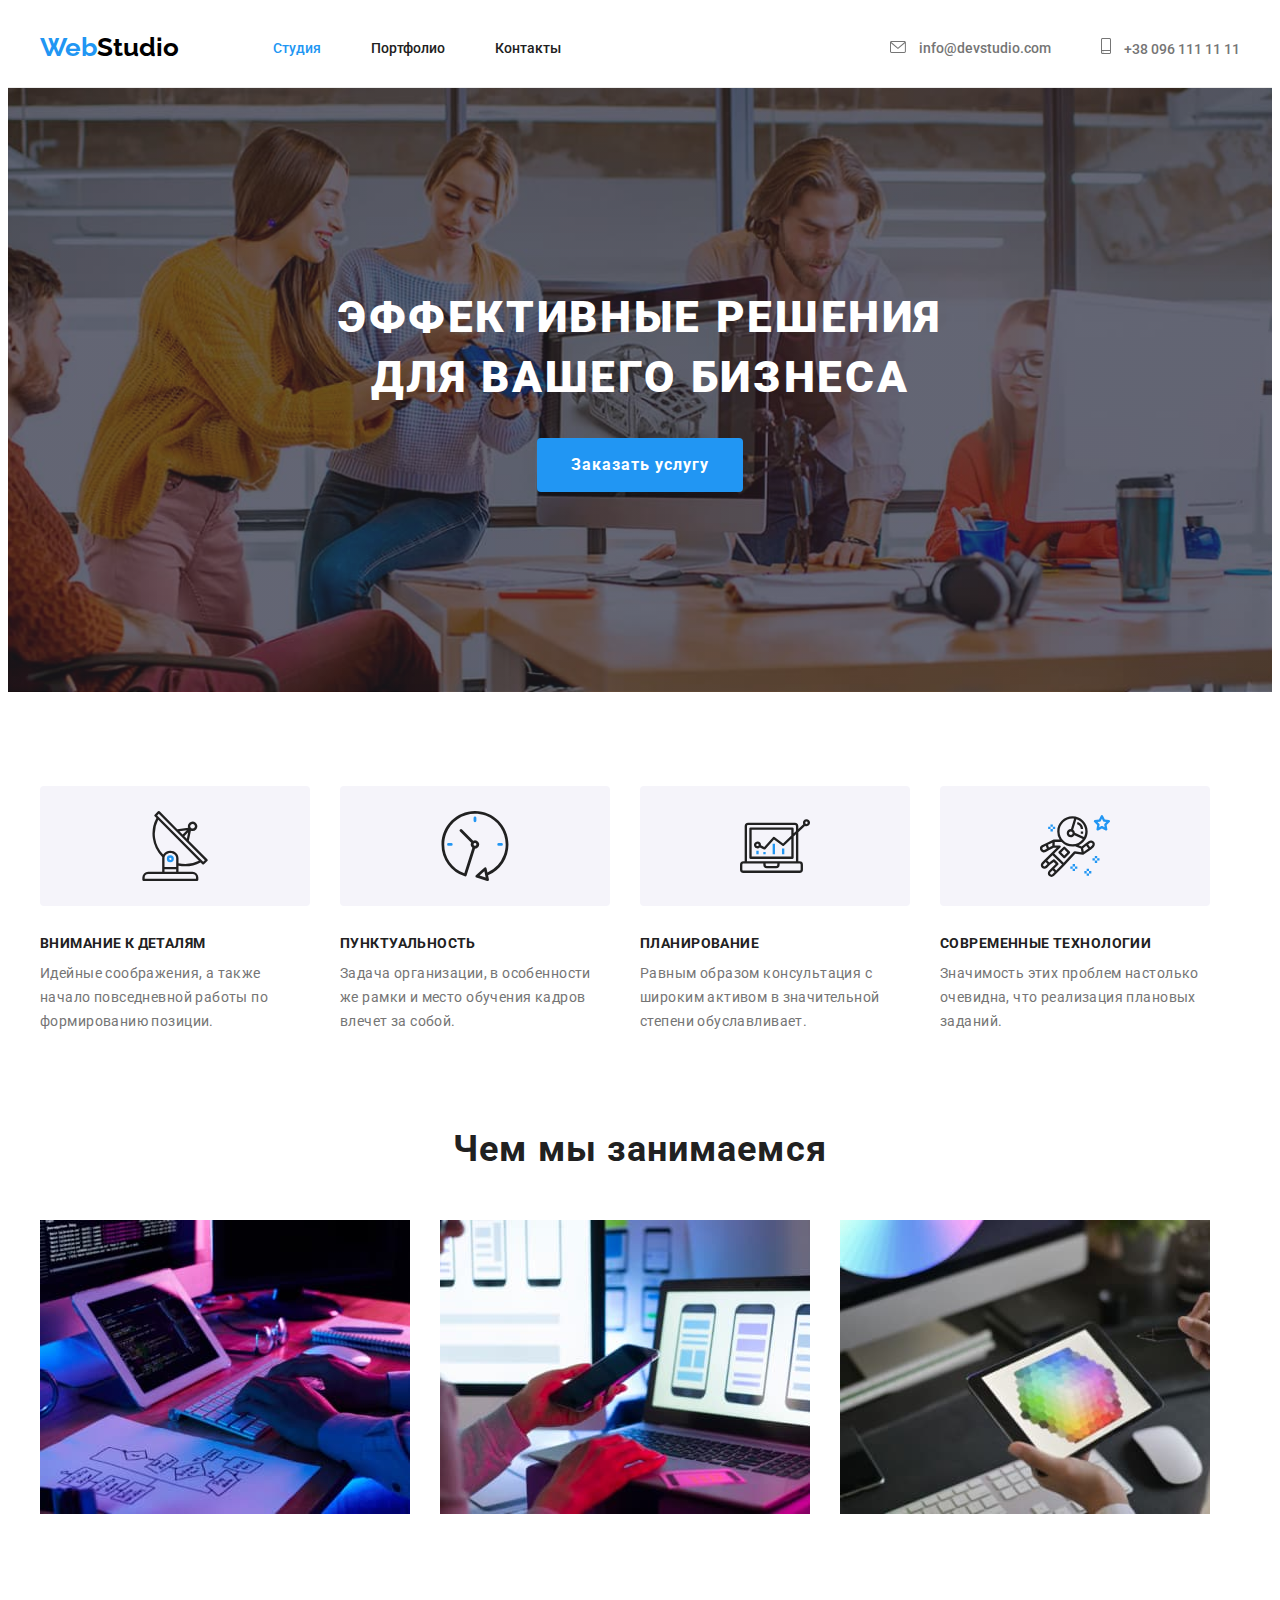
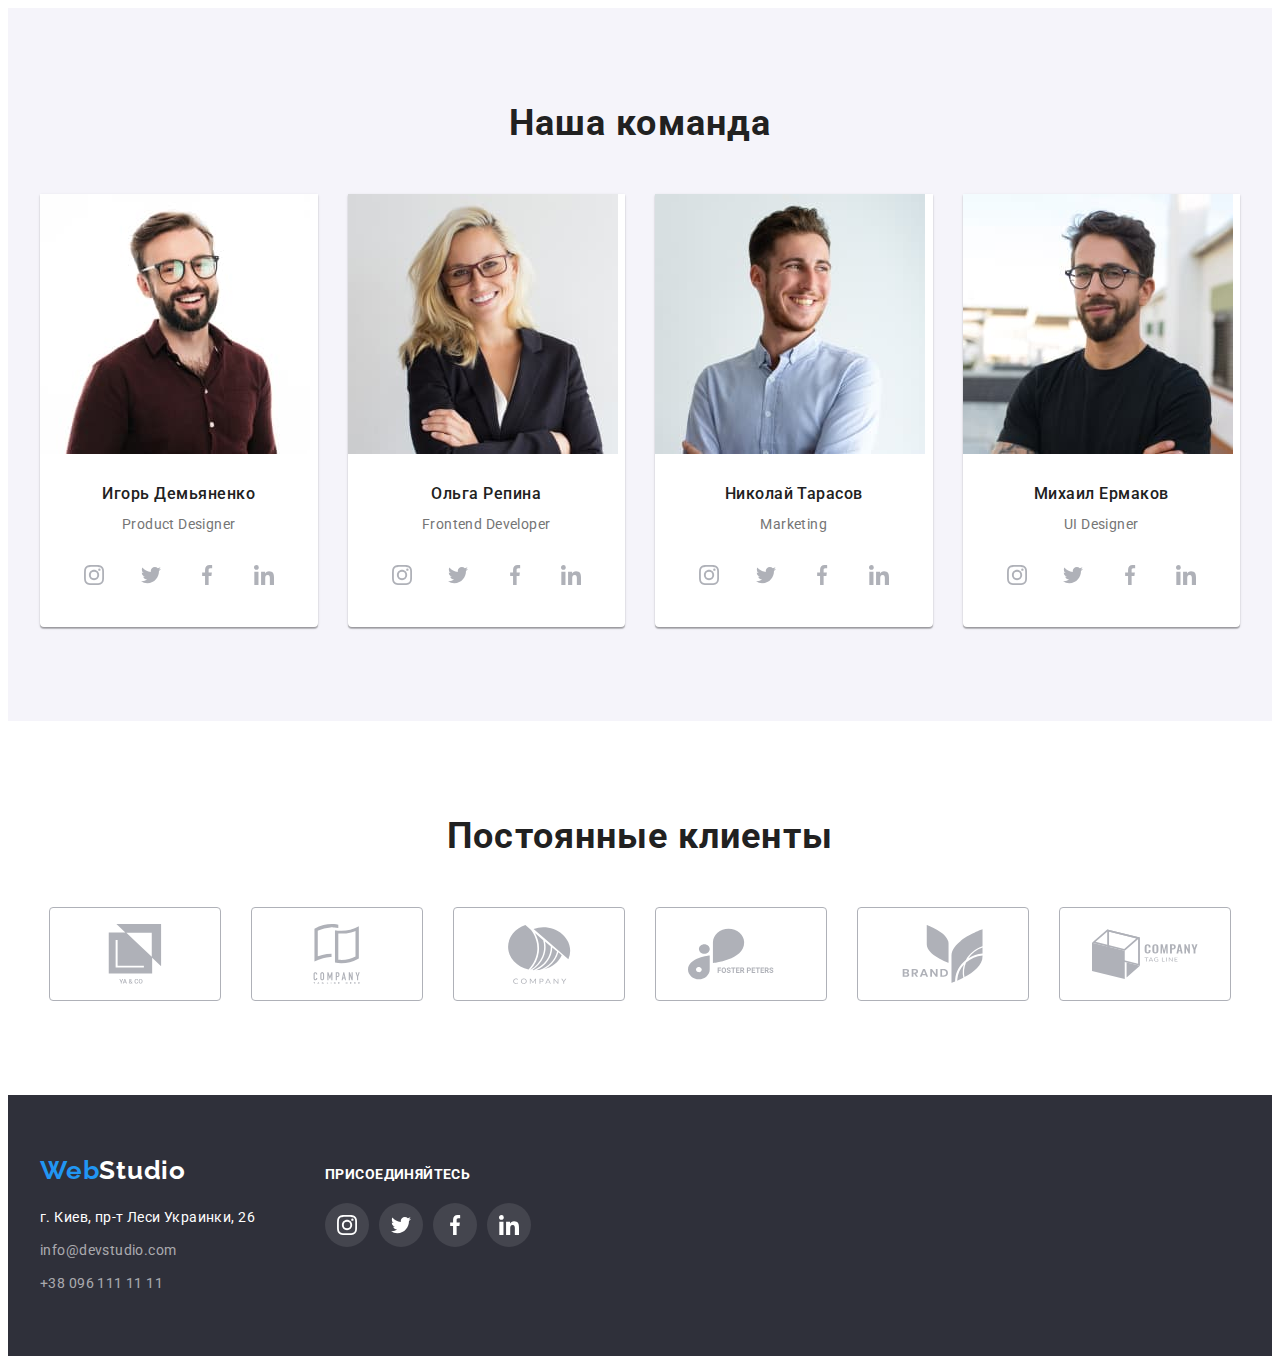
==== index.html @ 07cc4c3f "Добавляет переходы" ====
<!DOCTYPE html>
<html lang="ru">
  <head>
    <meta charset="UTF-8" />
    <meta http-equiv="X-UA-Compatible" content="IE=edge" />
    <meta name="viewport" content="width=device-width, initial-scale=1.0" />
    <title>Shvec_ES_Homework5</title>
    <link
      rel="stylesheet"
      href="https://cdnjs.cloudflare.com/ajax/libs/modern-normalize/1.0.0/modern-normalize.min.css"
      integrity="sha512-ISS7cAi1PEhQ8jnbJpJZMd29NlhNj4AWYyLOSp2CE/CsHxTCu+r+t0D2yoJudVrd0/8fTVPUVDzY5Tvli75u/g=="
      crossorigin="anonymous"
    />
    <link rel="preconnect" href="https://fonts.gstatic.com" />
    <link
      href="https://fonts.googleapis.com/css2?family=Raleway:wght@700&family=Roboto:wght@400;500;700;900&display=swap"
      rel="stylesheet"
    />
    <link rel="stylesheet" href="./css/styles.css" />
  </head>
  <body>
    <!--Шапка-->
    <header class="header">
      <div class="container header-section">
        <nav class="nav-section">
          <!-- Логотип -->
          <a class="logo" href="index.html"
            ><span class="logo-web">Web</span>Studio</a
          >
          <!-- Навигация сайта -->
          <ul class="site-nav list">
            <li class="nav-item">
              <a class="current" href="index.html">Студия</a>
            </li>
            <li class="nav-item"><a href="./portfolio.html">Портфолио</a></li>
            <li class="nav-item"><a href="">Контакты</a></li>
          </ul>
        </nav>
        <!-- Контакты -->
        <ul class="auth-nav list">
          <li class="auth-item">
            <a href="mailto:info@devstudio.com">
              <svg class="auth-icon" width="16px" height="12px">
                <use href="./images/sprite.svg#icon-envelope"></use>
              </svg>
              info@devstudio.com</a>
          </li>
          <li class="auth-item">
            <a href="tel:+380961111111">
              <svg class="auth-icon" width="10px" height="16px">
                <use href="./images/sprite.svg#icon-smartphone"></use>
              </svg>
              +38 096 111 11 11</a>
          </li>
        </ul>
      </div>
    </header>

    <main>
      <!--Герой-->
      <section class="hero">
        <h1 class="hero-title">
          Эффективные решения <br />
          для вашего бизнеса
        </h1>
        <button class="hero-button" type="button">Заказать услугу</button>
      </section>

      <!--Особенности-->
      <section class="spec-section">
        <div class="container">
          <h2 class="visually-hidden">Особенности</h2>
          <ul class="section-features list">
            <li class="features-item">
              <div class="features-decorations">
                <svg class="features-icon">
                  <use href="./images/sprite.svg#icon-antenna"></use>
                </svg>
              </div>
              <h3 class="section-title-features">Внимание к деталям</h3>
              <p class="section-p">
                Идейные соображения, а также начало повседневной работы по
                формированию позиции.
              </p>
            </li>
            <li class="features-item">
              <div class="features-decorations">
                <svg class="features-icon">
                  <use href="./images/sprite.svg#icon-clock"></use>
                </svg>
              </div>
              <h3 class="section-title-features">Пунктуальность</h3>
              <p class="section-p">
                Задача организации, в особенности же рамки и место обучения
                кадров влечет за собой.
              </p>
            </li>
            <li class="features-item">
              <div class="features-decorations">
                <svg class="features-icon">
                  <use href="./images/sprite.svg#icon-diagram"></use>
                </svg>
              </div>
              <h3 class="section-title-features">Планирование</h3>
              <p class="section-p">
                Равным образом консультация с широким активом в значительной
                степени обуславливает.
              </p>
            </li>
            <li class="features-item">
              <div class="features-decorations">
                <svg class="features-icon">
                  <use href="./images/sprite.svg#icon-astronaut"></use>
                </svg>
              </div>
              <h3 class="section-title-features">Современные технологии</h3>
              <p class="section-p">
                Значимость этих проблем настолько очевидна, что реализация
                плановых заданий.
              </p>
            </li>
          </ul>
        </div>
      </section>

      <!--Чем мы занимаемся-->
      <section class="section">
        <div class="container">
          <h2 class="section-title">Чем мы занимаемся</h2>
            <ul class="work-list list">
                <li class="work-item">
                <img
                    src="./images/main-page/box1.jpg"
                    alt="Набор текста на клавиатуре"
                    width="370"
                    height="294"
                />
                </li>
                <li class="work-item">
                <img
                    src="./images/main-page/box2.jpg"
                    alt="Набор текста с телефона на ноутбук"
                    width="370"
                    height="294"
                />
                </li>
                <li class="work-item">
                <img
                    src="./images/main-page/box3.jpg"
                    alt="Рисование на планшете"
                    width="370"
                    height="294"
                />
                </li>
            </ul>
        </div>
      </section>

      <!--Наша команда-->
      <section class="section team-section">
        <div class="container">
          <h2 class="section-title">Наша команда</h2>
          <ul class="team-list list">
            <li class="team-item">
              <img
                src="./images/main-page/img1.jpg"
                alt="Член команды"
                width="270"
                height="260"
              />
              <div class="description-team">
                <h3 class="section-title-team">Игорь Демьяненко</h3>
                <p class="section-p-team" lang="en">Product Designer</p>
                <ul class="team-social-list list">
                  <li class="team-social-item">
                    <a class="team-social-link" href="">
                      <svg class="team-social-icon">
                        <use href="./images/sprite.svg#icon-instagram"></use>
                      </svg>
                    </a>
                  </li>
                  <li class="team-social-item">
                    <a class="team-social-link" href="">
                      <svg class="team-social-icon">
                        <use href="./images/sprite.svg#icon-twitter"></use>
                      </svg>
                    </a>
                  </li>
                  <li class="team-social-item">
                    <a class="team-social-link" href="">
                      <svg class="team-social-icon">
                        <use href="./images/sprite.svg#icon-facebook"></use>
                      </svg>
                    </a>
                  </li>
                  <li class="team-social-item">
                    <a class="team-social-link" href="">
                      <svg class="team-social-icon">
                        <use href="./images/sprite.svg#icon-linkedin"></use>
                      </svg>
                    </a>
                  </li>
                </ul>
            </div>
            </li>
            <li class="team-item">
              <img
                src="./images/main-page/img2.jpg"
                alt="Член команды"
                width="270"
                height="260"
              />
              <div class="description-team">
                <h3 class="section-title-team">Ольга Репина</h3>
                <p class="section-p-team" lang="en">Frontend Developer</p>
                <ul class="team-social-list list">
                  <li class="team-social-item">
                    <a class="team-social-link" href="">
                      <svg class="team-social-icon">
                        <use href="./images/sprite.svg#icon-instagram"></use>
                      </svg>
                    </a>
                  </li>
                  <li class="team-social-item">
                    <a class="team-social-link" href="">
                      <svg class="team-social-icon">
                        <use href="./images/sprite.svg#icon-twitter"></use>
                      </svg>
                    </a>
                  </li>
                  <li class="team-social-item">
                    <a class="team-social-link" href="">
                      <svg class="team-social-icon">
                        <use href="./images/sprite.svg#icon-facebook"></use>
                      </svg>
                    </a>
                  </li>
                  <li class="team-social-item">
                    <a class="team-social-link" href="">
                      <svg class="team-social-icon">
                        <use href="./images/sprite.svg#icon-linkedin"></use>
                      </svg>
                    </a>
                  </li>
                </ul>
              </div>
            </li>
            <li class="team-item">
              <img
                src="./images/main-page/img3.jpg"
                alt="Член команды"
                width="270"
                height="260"
              />
              <div class="description-team">
                <h3 class="section-title-team">Николай Тарасов</h3>
                <p class="section-p-team" lang="en">Marketing</p>
                <ul class="team-social-list list">
            <li class="team-social-item">
              <a class="team-social-link" href="">
                <svg class="team-social-icon">
                  <use href="./images/sprite.svg#icon-instagram"></use>
                </svg>
              </a>
            </li>
            <li class="team-social-item">
              <a class="team-social-link" href="">
                <svg class="team-social-icon">
                  <use href="./images/sprite.svg#icon-twitter"></use>
                </svg>
              </a>
            </li>
            <li class="team-social-item">
              <a class="team-social-link" href="">
                <svg class="team-social-icon">
                  <use href="./images/sprite.svg#icon-facebook"></use>
                </svg>
              </a>
            </li>
            <li class="team-social-item">
              <a class="team-social-link" href="">
                <svg class="team-social-icon">
                  <use href="./images/sprite.svg#icon-linkedin"></use>
                </svg>
              </a>
            </li>
          </ul>
              </div>
            </li>
            <li class="team-item">
              <img
                src="./images/main-page/img4.jpg"
                alt="Член команды"
                width="270"
                height="260"
              />
              <div class="description-team">
                <h3 class="section-title-team">Михаил Ермаков</h3>
                <p class="section-p-team" lang="en">UI Designer</p>
                <ul class="team-social-list list">
                  <li class="team-social-item">
                    <a class="team-social-link" href="">
                      <svg class="team-social-icon">
                        <use href="./images/sprite.svg#icon-instagram"></use>
                      </svg>
                    </a>
                  </li>
                  <li class="team-social-item">
                    <a class="team-social-link" href="">
                      <svg class="team-social-icon">
                        <use href="./images/sprite.svg#icon-twitter"></use>
                      </svg>
                    </a>
                  </li>
                  <li class="team-social-item">
                    <a class="team-social-link" href="">
                      <svg class="team-social-icon">
                        <use href="./images/sprite.svg#icon-facebook"></use>
                      </svg>
                    </a>
                  </li>
                  <li class="team-social-item">
                    <a class="team-social-link" href="">
                      <svg class="team-social-icon">
                        <use href="./images/sprite.svg#icon-linkedin"></use>
                      </svg>
                    </a>
                  </li>
                </ul>
              </div>
            </li>
          </ul>
          
        </div>
      </section>
    </main>

    <!--Постоянные клиенты-->
    <section class="section">
      <div class="container">
        <h2 class="section-title">Постоянные клиенты</h2>
        <ul class="clients-list list">
          <li class="clients-item">
            <a class="clients-decorations" href="">
              <svg class="clients-icon">
                <use href="./images/sprite.svg#icon-company1"></use>
              </svg>
            </a>
          </li>
          <li class="clients-item">
            <a class="clients-decorations" href="">
              <svg class="clients-icon">
                <use href="./images/sprite.svg#icon-company2"></use>
              </svg>
            </a>
          </li>
          <li class="clients-item">
            <a class="clients-decorations" href="">
              <svg class="clients-icon">
                <use href="./images/sprite.svg#icon-company3"></use>
              </svg>
            </a>
          </li>
          <li class="clients-item">
            <a class="clients-decorations" href="">
              <svg class="clients-icon">
                <use href="./images/sprite.svg#icon-company4"></use>
              </svg>
            </a>
          </li>
          <li class="clients-item">
            <a class="clients-decorations" href="">
              <svg class="clients-icon">
                <use href="./images/sprite.svg#icon-company5"></use>
              </svg>
            </a>
          </li>
          <li class="clients-item">
            <a class="clients-decorations" href="">
              <svg class="clients-icon">
                <use href="./images/sprite.svg#icon-company6"></use>
              </svg>
            </a>
          </li>
        </ul>
      </div>
    </section>

    <!--Футер-->
    <footer class="footer">
      <div class="container container-footer">
        <div class="contacts-footer">
          <a class="logo-footer" href="index.html"
            ><span class="logo-web">Web</span>Studio</a
          >
          <address>
            <p class="address">г. Киев, пр-т Леси Украинки, 26</p>
            <ul class="footer-list list">
              <li class="contact-item"><a href="mailto:info@devstudio.com">info@devstudio.com</a></li>
              <li class="contact-item"><a href="tel:+380961111111">+38 096 111 11 11</a></li>
            </ul>
          </address>
        </div>
        <div class="join">
          <p class="join-p">Присоединяйтесь</p>
          <ul class="join-social-list list">
            <li class="join-social-item">
              <a class="join-social-link" href="">
                <svg class="join-social-icon">
                  <use href="./images/sprite.svg#icon-instagram"></use>
                </svg>
              </a>
            </li>
            <li class="join-social-item">
              <a class="join-social-link" href="">
                <svg class="join-social-icon">
                  <use href="./images/sprite.svg#icon-twitter"></use>
                </svg>
              </a>
            </li>
            <li class="join-social-item">
              <a class="join-social-link" href="">
                <svg class="join-social-icon">
                  <use href="./images/sprite.svg#icon-facebook"></use>
                </svg>
              </a>
            </li>
            <li class="join-social-item">
              <a class="join-social-link" href="">
                <svg class="join-social-icon">
                  <use href="./images/sprite.svg#icon-linkedin"></use>
                </svg>
              </a>
            </li>
          </ul>
        </div>
      </div>
    </footer>
  </body>
</html>
---- css/styles.css ----
:root {
  --primary-text-color: #212121; /*основной цвет текста*/
  --text-color: #757575; /*вторичный цвет текста*/
  --accent-color: #2196f3; /*цвет акцент*/
  --black-color: #000000; /*цвет черный*/
  --white-color: #ffffff; /*цвет белый*/
  --footer-bg-color: #2f303a; /*цвет фона футера*/
  --bg-decorations: #f5f4fa; /*цвет фона иконок*/
  --icon-color: #afb1b8; /*цвет иконок*/
}

h1,
h2,
h3,
h4,
h5,
h6,
p {
  margin-top: 0;
  margin-bottom: 0;
}

ul {
  margin-top: 0;
  margin-bottom: 0;
  padding-left: 0;
}

img {
  display: block;
  max-width: 100%;
}

body {
  color: var(--primary-text-color);
  background-color: var(--white-color);

  font-family: Roboto, sans-serif;
}

.list {
  list-style: none;
}

.container {
  margin-left: auto;
  margin-right: auto;
  padding-left: 15px;
  padding-right: 15px;
  width: 1200px;
}

/*===============H E A D E R==========*/
.header {
  border-bottom: 1px solid #ececec;
  padding-top: 24px;
  padding-bottom: 24px;
}

.header-section {
  display: flex;
  align-items: center;
}

.nav-section {
  display: flex;
  align-items: center;
}

/*logo*/
.logo {
  margin-right: 94px;
  color: var(--black-color);

  font-family: Raleway, sans-serif;
  font-weight: 700;
  font-size: 26px;
  line-height: 1.2;
  text-decoration: none;
}

.logo-web {
  color: var(--accent-color);
}

/*site-nav*/
.site-nav {
  display: flex;
}

.site-nav a {
  color: var(--primary-text-color);

  font-weight: 500;
  font-size: 14px;
  line-height: 1.14;
  text-decoration: none;

  transition: color 250ms cubic-bezier(0.4, 0, 0.2, 1);
}

.site-nav .nav-item:not(:last-child) {
  margin-right: 50px;
}

.site-nav a:hover,
.site-nav a:focus {
  color: var(--accent-color);
}

a.current {
  color: var(--accent-color);
}

/*auth-nav*/
.auth-nav {
  display: flex;
  margin-left: auto;
}

.auth-nav a {
  color: var(--text-color);

  font-weight: 500;
  font-size: 14px;
  line-height: 1.14;
  text-decoration: none;

  transition: color 250ms cubic-bezier(0.4, 0, 0.2, 1);
}

.auth-item + .auth-item {
  margin-left: 50px;
}

.auth-nav a:hover,
.auth-nav a:focus {
  color: var(--accent-color);
}

.auth-icon {
  margin-right: 10px;
  fill: currentColor;
}

/*===============H E R O=================*/
.hero {
  text-align: center;
  padding-top: 200px;
  padding-bottom: 200px;
  margin: 0 auto;
  max-width: 1600px;
  background-color: #c4c4c4;
  background-image: linear-gradient(
      rgba(47, 48, 58, 0.4),
      rgba(47, 48, 58, 0.4)
    ),
    url(../images/background.jpg);
  background-repeat: no-repeat;
  background-size: cover;
  background-position: center;
}
.hero-title {
  margin-bottom: 30px;
  color: var(--white-color);

  font-weight: 900;
  font-size: 44px;
  line-height: 1.36;
  text-transform: uppercase;
  letter-spacing: 0.06em;
}

.hero-button {
  border-radius: 4px;
  border-color: transparent;
  padding: 10px 32px;
  min-width: 200px;

  color: var(--white-color);
  background-color: var(--accent-color);

  font-family: inherit;
  font-weight: 700;
  font-size: 16px;
  line-height: 1.87;
  letter-spacing: 0.06em;

  cursor: pointer;
}

/*===============S E C T I O N=================*/
.section {
  padding: 94px 0;
}

.spec-section {
  padding-top: 94px;
}

.section-title {
  margin-bottom: 50px;
  font-size: 36px;
  line-height: 1.17;
  text-align: center;
  letter-spacing: 0.03em;
}

/*SECTION FEATURES*/
.section-features {
  display: flex;
}

.features-item {
  width: 270px;
}

.features-item:not(:last-child) {
  margin-right: 30px;
}
/*невидимый заголовок*/
.visually-hidden {
  position: absolute;
  width: 1px;
  height: 1px;
  margin: -1px;
  border: 0;
  padding: 0;

  white-space: nowrap;
  clip-path: inset(100%);
  clip: rect(0 0 0 0);
  overflow: hidden;
}
.features-decorations {
  display: flex;
  justify-content: center;
  align-items: center;
  width: 270px;
  height: 120px;
  margin-bottom: 30px;
  border-radius: 4px;
  background-color: var(--bg-decorations);
}
.features-icon {
  width: 70px;
  height: 70px;
}
.section-title-features {
  margin-bottom: 10px;
  font-size: 14px;
  line-height: 1.14;
  letter-spacing: 0.03em;
  text-transform: uppercase;
}

.section-p {
  color: var(--text-color);

  font-size: 14px;
  line-height: 1.71;
  letter-spacing: 0.03em;
}

/*SECTION WORK*/
.work-list {
  display: flex;
}

.work-item:not(:last-child) {
  margin-right: 30px;
}

/*SECTION TEAM*/
.team-section {
  background-color: #f5f4fa;
}

.team-list {
  display: flex;
  flex-wrap: wrap;
  margin-left: -30px;
  margin-top: -30px;
}

.team-item {
  flex-basis: calc((100% - 120px) / 4);
  margin-left: 30px;
  margin-top: 30px;

  background-color: var(--white-color);
  box-shadow: 0px 1px 3px rgba(0, 0, 0, 0.12), 0px 1px 1px rgba(0, 0, 0, 0.14),
    0px 2px 1px rgba(0, 0, 0, 0.2);
  border-radius: 0 0 4px 4px;
}

.description-team {
  text-align: center;
  padding: 30px 32px;
}

.section-title-team {
  margin-bottom: 10px;

  font-weight: 500;
  font-size: 16px;
  line-height: 1.19;
  letter-spacing: 0.03em;
}

.section-p-team {
  margin-bottom: 16px;

  color: var(--text-color);
  font-size: 14px;
  line-height: 1.71;
  letter-spacing: 0.03em;
}
.team-social-list {
  display: flex;
  justify-content: space-between;
}

.team-social-link {
  display: flex;
  justify-content: center;
  align-items: center;

  width: 44px;
  height: 44px;
  color: var(--icon-color);
  background-color: transparent;
  border-radius: 50%;

  transition: background-color 250ms cubic-bezier(0.4, 0, 0.2, 1),
    color 250ms cubic-bezier(0.4, 0, 0.2, 1);
}

.team-social-link:hover,
.team-social-link:focus {
  background-color: var(--accent-color);
  color: var(--white-color);
}

.team-social-icon {
  width: 20px;
  height: 20px;
  fill: var(--icon-color);
}

.team-social-link:hover .team-social-icon,
.team-social-link:focus .team-social-icon {
  fill: var(--white-color);
}

/* CLIENTS */
.clients-list {
  display: flex;
  justify-content: center;
}

.clients-item:not(:last-child) {
  margin-right: 30px;
}

.clients-decorations {
  display: flex;
  justify-content: center;
  align-items: center;
  width: 170px;
  height: 92px;

  color: var(--icon-color);
  border: 1px solid var(--icon-color);
  border-radius: 4px;

  transition: color 250ms cubic-bezier(0.4, 0, 0.2, 1),
    border 250ms cubic-bezier(0.4, 0, 0.2, 1);
}
.clients-decorations:hover,
.clients-decorations:focus {
  color: var(--accent-color);
  border: 1px solid var(--accent-color);
}

.clients-icon {
  width: 106px;
  height: 60px;
  fill: var(--icon-color);
}

.clients-decorations:hover .clients-icon,
.clients-decorations:focus .clients-icon {
  fill: var(--accent-color);
}
/*=============F O O T E R=================*/
.footer {
  padding-top: 60px;
  padding-bottom: 60px;
  background-color: var(--footer-bg-color);
}
.container-footer {
  display: flex;
  align-items: baseline;
}
.contacts-footer {
  margin-right: 70px;
}

.logo-footer {
  display: inline-block;
  margin-bottom: 20px;

  color: var(--white-color);

  font-family: Raleway, sans-serif;
  font-weight: 700;
  font-size: 26px;
  line-height: 1.19;
  letter-spacing: 0.03em;
  text-decoration: none;
}

.address {
  margin-bottom: 9px;
  color: var(--white-color);

  font-size: 14px;
  font-style: normal;
  line-height: 1.71;
  letter-spacing: 0.03em;
}

.footer-list a {
  color: rgba(255, 255, 255, 60%);

  font-size: 14px;
  font-style: normal;
  line-height: 1.71;
  letter-spacing: 0.03em;
  text-decoration: none;

  transition: color 250ms cubic-bezier(0.4, 0, 0.2, 1);
}

.footer-list a:hover,
.footer-list a:focus {
  color: var(--accent-color);
}

.contact-item:not(:last-child) {
  margin-bottom: 9px;
}
/* JOIN */
.join {
  width: 206px;
}
.join-p {
  margin-bottom: 20px;

  font-family: Roboto;
  font-weight: 700;
  font-size: 14px;
  line-height: 1.14;
  letter-spacing: 0.03em;
  text-transform: uppercase;

  color: var(--white-color);
}
.join-social-list {
  display: flex;
  justify-content: center;
  width: 206px;
}

.join-social-link {
  display: flex;
  justify-content: center;
  align-items: center;

  width: 44px;
  height: 44px;
  color: var(--white-color);
  background-color: rgba(255, 255, 255, 10%);
  border-radius: 50%;

  transition: background-color 250ms cubic-bezier(0.4, 0, 0.2, 1);
}
.join-social-link:hover,
.join-social-link:focus {
  background-color: var(--accent-color);
}

.join-social-item:not(:last-child) {
  margin-right: 10px;
}
.join-social-icon {
  width: 20px;
  height: 20px;
  fill: var(--white-color);
}

/*=============P O R T F O L I O======================*/
/*FILTER BUTTON*/
.filter-button {
  display: flex;
  justify-content: center;
  margin-bottom: 50px;
}

.filter-item:not(:last-child) {
  margin-right: 8px;
}

.filter-button-item {
  padding: 6px 22px;

  color: var(--primary-text-color);
  background-color: var(--bg-decorations);
  border-color: transparent;
  border-radius: 4px;
  font-family: inherit;
  font-weight: 500;
  font-size: 16px;
  line-height: 1.62;
  text-align: center;
  letter-spacing: 0.03em;
  cursor: pointer;

  transition: background-color 250ms cubic-bezier(0.4, 0, 0.2, 1),
    color 250ms cubic-bezier(0.4, 0, 0.2, 1),
    box-shadow 250ms cubic-bezier(0.4, 0, 0.2, 1);
}

.filter-button-item:hover,
.filter-button-item:focus {
  color: var(--white-color);
  background-color: var(--accent-color);
  box-shadow: 0px 3px 1px rgba(0, 0, 0, 0.1), 0px 1px 2px rgba(0, 0, 0, 0.08),
    0px 2px 2px rgba(0, 0, 0, 0.12);
}

.active-button {
  color: var(--white-color);
  background-color: var(--accent-color);
}
/*EXAMPLES*/
.examples-list {
  display: flex;
  flex-wrap: wrap;
  margin-left: -30px;
  margin-top: -30px;
}

.examples-item {
  flex-basis: calc((100% - 90px) / 3);
  margin-left: 30px;
  margin-top: 30px;

  transition: box-shadow 250ms cubic-bezier(0.4, 0, 0.2, 1);
}

.examples-item:hover {
  box-shadow: 0px 1px 1px rgba(0, 0, 0, 0.12), 0px 4px 4px rgba(0, 0, 0, 0.06),
    1px 4px 6px rgba(0, 0, 0, 0.16);
}
.examples-list a {
  text-decoration: none;
}

.description-img {
  padding: 20px 24px;
  border: 1px solid #eeeeee;
  border-top: none;
}

.examples-list h2 {
  margin-bottom: 4px;
  color: var(--primary-text-color);

  font-size: 18px;
  line-height: 2;
  letter-spacing: 0.06em;
}

.examples-list p {
  color: var(--text-color);

  font-size: 16px;
  line-height: 1.87;
  letter-spacing: 0.03em;
}
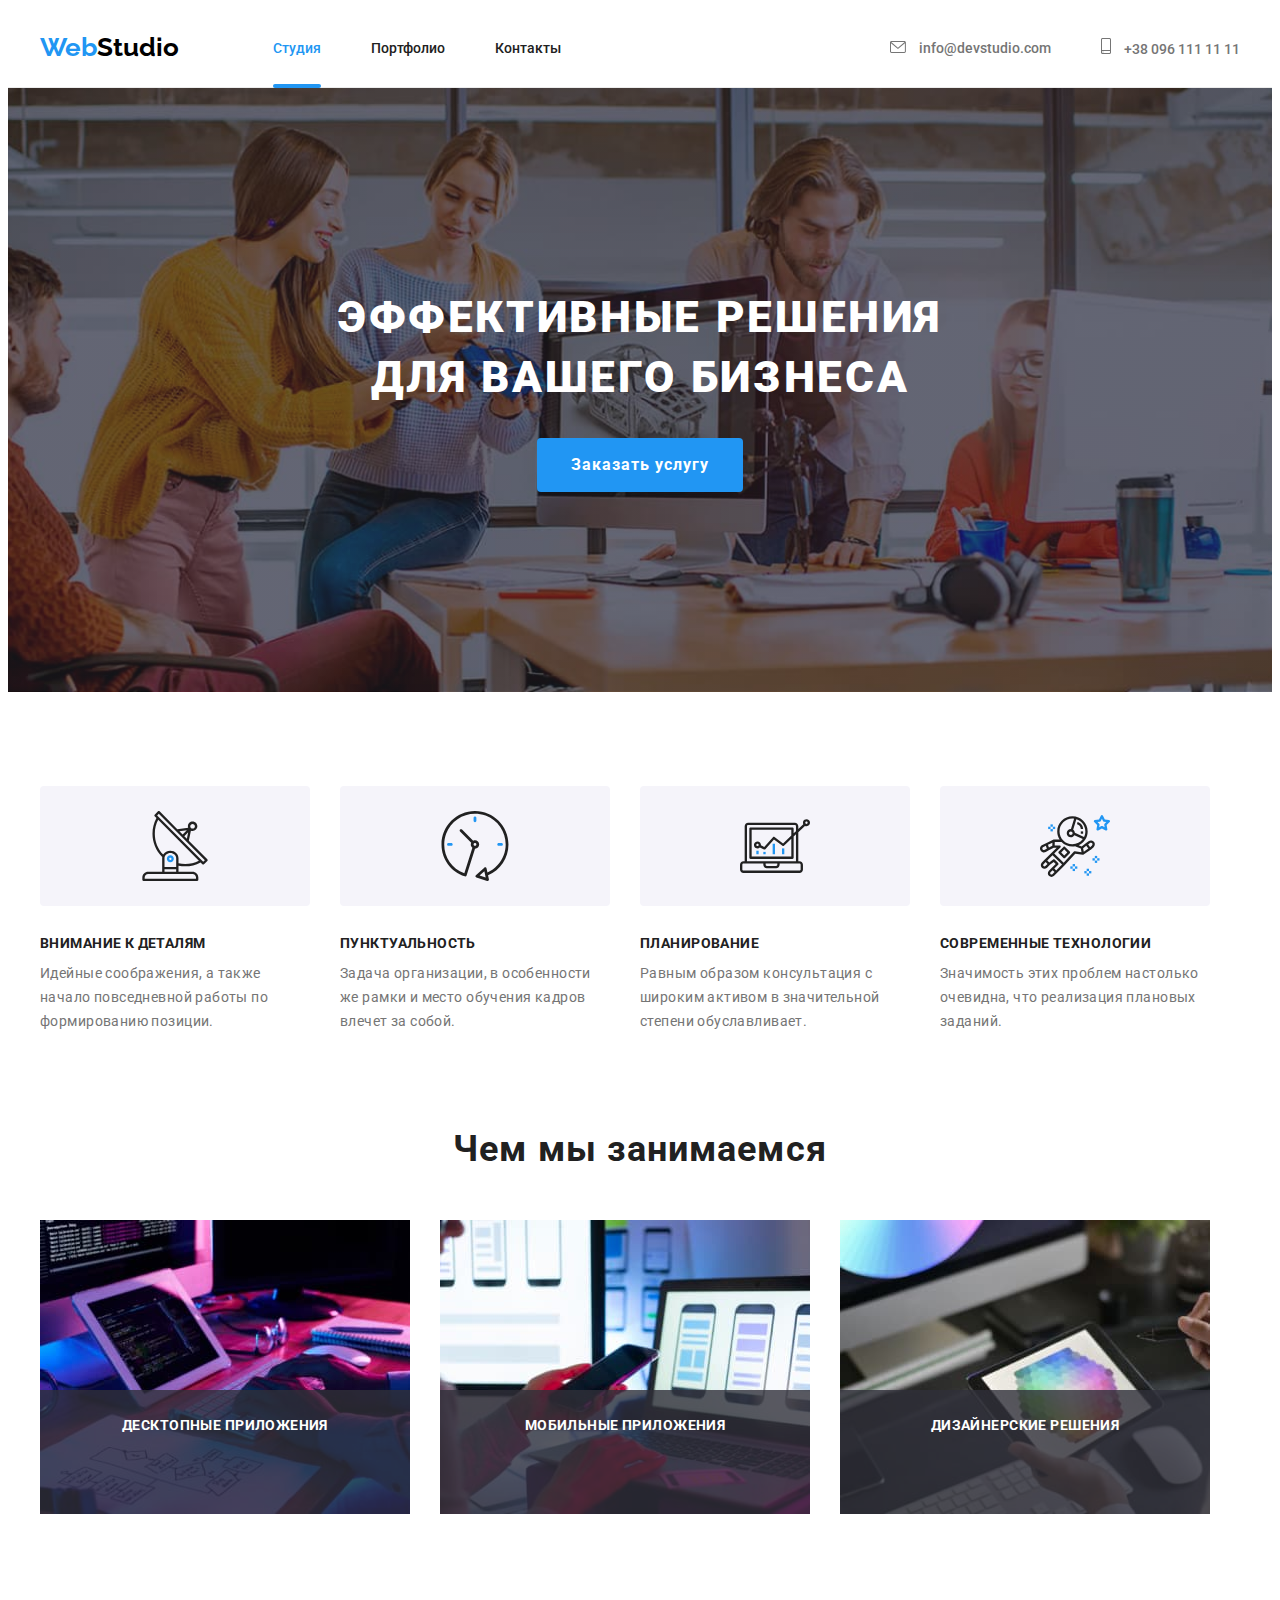
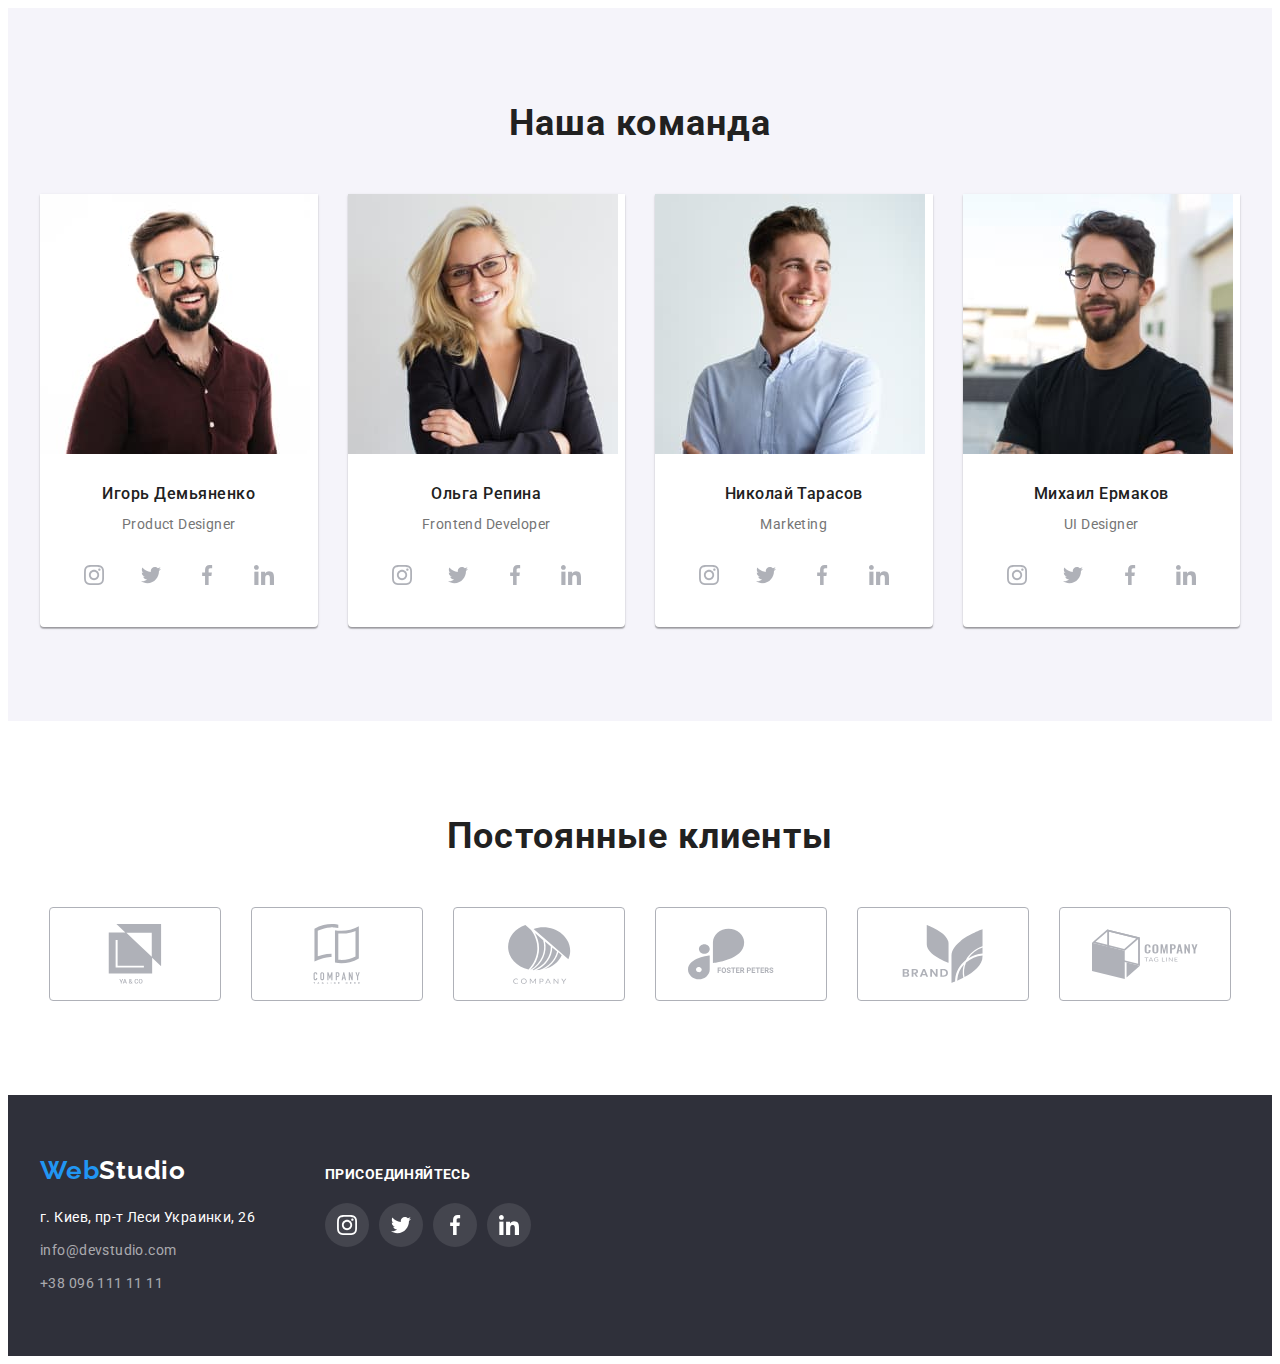
==== commit df29067d: "Добавляет все переходы, модальное окно" ====
--- a/index.html
+++ b/index.html
@@ -63,7 +63,7 @@
           Эффективные решения <br />
           для вашего бизнеса
         </h1>
-        <button class="hero-button" type="button">Заказать услугу</button>
+        <button class="hero-button" type="button" data-modal-open>Заказать услугу</button>
       </section>
 
       <!--Особенности-->
@@ -135,6 +135,7 @@
                     width="370"
                     height="294"
                 />
+                <p class="work-description">Десктопные приложения</p>
                 </li>
                 <li class="work-item">
                 <img
@@ -143,6 +144,7 @@
                     width="370"
                     height="294"
                 />
+                <p class="work-description">Мобильные приложения</p>
                 </li>
                 <li class="work-item">
                 <img
@@ -151,6 +153,7 @@
                     width="370"
                     height="294"
                 />
+                <p class="work-description">Дизайнерские решения</p>
                 </li>
             </ul>
         </div>
@@ -436,5 +439,17 @@
         </div>
       </div>
     </footer>
+    <!-- Модальное окно -->
+    <div class="backdrop is-hidden" data-modal>
+      <div class="modal">
+        <button class="close-button" type="button" data-modal-close>
+          <svg class="close-button-icon" width="18px"
+  height="18px">
+            <use href="./images/sprite.svg#icon-close-btn"></use>
+          </svg>
+        </button>
+      </div>
+    </div>
+    <script src="./js/modal.js"></script>
   </body>
 </html>
--- a/css/styles.css
+++ b/css/styles.css
@@ -7,6 +7,7 @@
   --footer-bg-color: #2f303a; /*цвет фона футера*/
   --bg-decorations: #f5f4fa; /*цвет фона иконок*/
   --icon-color: #afb1b8; /*цвет иконок*/
+  --transition-functions: 250ms cubic-bezier(0.4, 0, 0.2, 1); /*плавный переход*/
 }
 
 h1,
@@ -53,8 +54,6 @@
 /*===============H E A D E R==========*/
 .header {
   border-bottom: 1px solid #ececec;
-  padding-top: 24px;
-  padding-bottom: 24px;
 }
 
 .header-section {
@@ -70,8 +69,10 @@
 /*logo*/
 .logo {
   margin-right: 94px;
+  padding-top: 24px;
+  padding-bottom: 24px;
+
   color: var(--black-color);
-
   font-family: Raleway, sans-serif;
   font-weight: 700;
   font-size: 26px;
@@ -89,14 +90,16 @@
 }
 
 .site-nav a {
+  padding-top: 32px;
+  padding-bottom: 32px;
+
   color: var(--primary-text-color);
-
   font-weight: 500;
   font-size: 14px;
   line-height: 1.14;
   text-decoration: none;
 
-  transition: color 250ms cubic-bezier(0.4, 0, 0.2, 1);
+  transition: color var(--transition-functions);
 }
 
 .site-nav .nav-item:not(:last-child) {
@@ -109,9 +112,23 @@
 }
 
 a.current {
+  position: relative;
   color: var(--accent-color);
 }
 
+a.current::after {
+  content: "";
+
+  position: absolute;
+  left: 0;
+  bottom: 0;
+
+  display: block;
+  width: 100%;
+  height: 4px;
+  background-color: var(--accent-color);
+  border-radius: 2px;
+}
 /*auth-nav*/
 .auth-nav {
   display: flex;
@@ -119,14 +136,16 @@
 }
 
 .auth-nav a {
+  padding-top: 32px;
+  padding-bottom: 32px;
+
   color: var(--text-color);
-
   font-weight: 500;
   font-size: 14px;
   line-height: 1.14;
   text-decoration: none;
 
-  transition: color 250ms cubic-bezier(0.4, 0, 0.2, 1);
+  transition: color var(--transition-functions);
 }
 
 .auth-item + .auth-item {
@@ -218,6 +237,7 @@
 .features-item:not(:last-child) {
   margin-right: 30px;
 }
+
 /*невидимый заголовок*/
 .visually-hidden {
   position: absolute;
@@ -232,6 +252,7 @@
   clip: rect(0 0 0 0);
   overflow: hidden;
 }
+
 .features-decorations {
   display: flex;
   justify-content: center;
@@ -267,10 +288,30 @@
   display: flex;
 }
 
+.work-item {
+  position: relative;
+}
 .work-item:not(:last-child) {
   margin-right: 30px;
 }
 
+.work-description {
+  position: absolute;
+  width: 100%;
+  height: 70px;
+  bottom: 0;
+  padding-top: 27px;
+  padding-bottom: 27px;
+
+  color: var(--white-color);
+  background-color: rgba(47, 48, 58, 0.8);
+  font-weight: 700;
+  font-size: 14px;
+  line-height: 16px;
+  text-align: center;
+  letter-spacing: 0.03em;
+  text-transform: uppercase;
+}
 /*SECTION TEAM*/
 .team-section {
   background-color: #f5f4fa;
@@ -328,24 +369,25 @@
 
   width: 44px;
   height: 44px;
-  color: var(--icon-color);
+  /* color: var(--icon-color); */
   background-color: transparent;
   border-radius: 50%;
 
-  transition: background-color 250ms cubic-bezier(0.4, 0, 0.2, 1),
-    color 250ms cubic-bezier(0.4, 0, 0.2, 1);
+  transition: background-color var(--transition-functions);
 }
 
 .team-social-link:hover,
 .team-social-link:focus {
   background-color: var(--accent-color);
-  color: var(--white-color);
+  /* color: var(--white-color); */
 }
 
 .team-social-icon {
   width: 20px;
   height: 20px;
   fill: var(--icon-color);
+
+  transition: fill var(--transition-functions);
 }
 
 .team-social-link:hover .team-social-icon,
@@ -374,8 +416,7 @@
   border: 1px solid var(--icon-color);
   border-radius: 4px;
 
-  transition: color 250ms cubic-bezier(0.4, 0, 0.2, 1),
-    border 250ms cubic-bezier(0.4, 0, 0.2, 1);
+  transition: border var(--transition-functions);
 }
 .clients-decorations:hover,
 .clients-decorations:focus {
@@ -387,6 +428,8 @@
   width: 106px;
   height: 60px;
   fill: var(--icon-color);
+
+  transition: fill var(--transition-functions);
 }
 
 .clients-decorations:hover .clients-icon,
@@ -440,7 +483,7 @@
   letter-spacing: 0.03em;
   text-decoration: none;
 
-  transition: color 250ms cubic-bezier(0.4, 0, 0.2, 1);
+  transition: color var(--transition-functions);
 }
 
 .footer-list a:hover,
@@ -472,7 +515,6 @@
   justify-content: center;
   width: 206px;
 }
-
 .join-social-link {
   display: flex;
   justify-content: center;
@@ -484,7 +526,7 @@
   background-color: rgba(255, 255, 255, 10%);
   border-radius: 50%;
 
-  transition: background-color 250ms cubic-bezier(0.4, 0, 0.2, 1);
+  transition: background-color var(--transition-functions);
 }
 .join-social-link:hover,
 .join-social-link:focus {
@@ -527,9 +569,8 @@
   letter-spacing: 0.03em;
   cursor: pointer;
 
-  transition: background-color 250ms cubic-bezier(0.4, 0, 0.2, 1),
-    color 250ms cubic-bezier(0.4, 0, 0.2, 1),
-    box-shadow 250ms cubic-bezier(0.4, 0, 0.2, 1);
+  transition: background-color var(--transition-functions),
+    color var(--transition-functions), box-shadow var(--transition-functions);
 }
 
 .filter-button-item:hover,
@@ -544,6 +585,7 @@
   color: var(--white-color);
   background-color: var(--accent-color);
 }
+
 /*EXAMPLES*/
 .examples-list {
   display: flex;
@@ -557,15 +599,23 @@
   margin-left: 30px;
   margin-top: 30px;
 
-  transition: box-shadow 250ms cubic-bezier(0.4, 0, 0.2, 1);
-}
-
-.examples-item:hover {
+  transition: box-shadow var(--transition-functions);
+}
+
+.examples-item:hover,
+.examples-item:focus {
   box-shadow: 0px 1px 1px rgba(0, 0, 0, 0.12), 0px 4px 4px rgba(0, 0, 0, 0.06),
     1px 4px 6px rgba(0, 0, 0, 0.16);
 }
+
 .examples-list a {
   text-decoration: none;
+}
+
+.examples-demonstration {
+  position: relative;
+
+  overflow: hidden;
 }
 
 .description-img {
@@ -590,3 +640,77 @@
   line-height: 1.87;
   letter-spacing: 0.03em;
 }
+
+.overlay {
+  position: absolute;
+  top: 0;
+  left: 0;
+  width: 100%;
+  height: 100%;
+  padding: 63px 24px;
+
+  background-color: rgba(33, 150, 243, 0.9);
+
+  transform: translateY(100%);
+
+  transition: transform var(--transition-functions);
+  overflow: auto;
+}
+
+.overlay .overlay-text {
+  color: var(--white-color);
+  font-size: 18px;
+  line-height: 1.56;
+}
+
+.examples-link:hover .overlay,
+.examples-link:focus .overlay {
+  opacity: 1;
+  transform: translateY(0%);
+}
+
+/* ----------------M O D A L------------------- */
+.backdrop {
+  position: fixed;
+  top: 0;
+  left: 0;
+  width: 100%;
+  height: 100%;
+
+  background-color: rgba(0, 0, 0, 0.2);
+
+  transition: opacity var(--transition-functions),
+    visibility var(--transition-functions);
+  z-index: 100;
+}
+
+.is-hidden {
+  opacity: 0;
+  visibility: hidden;
+  pointer-events: none;
+}
+
+.modal {
+  position: absolute;
+  top: 50%;
+  left: 50%;
+  transform: translate(-50%, -50%);
+  min-width: 528px;
+  min-height: 581px;
+  background-color: var(--white-color);
+}
+
+.close-button {
+  position: absolute;
+  top: 8px;
+  right: 8px;
+  width: 30px;
+  height: 30px;
+  padding: 0;
+
+  background-color: transparent;
+  border: 1px solid rgba(0, 0, 0, 0.1);
+  border-radius: 50%;
+
+  cursor: pointer;
+}
